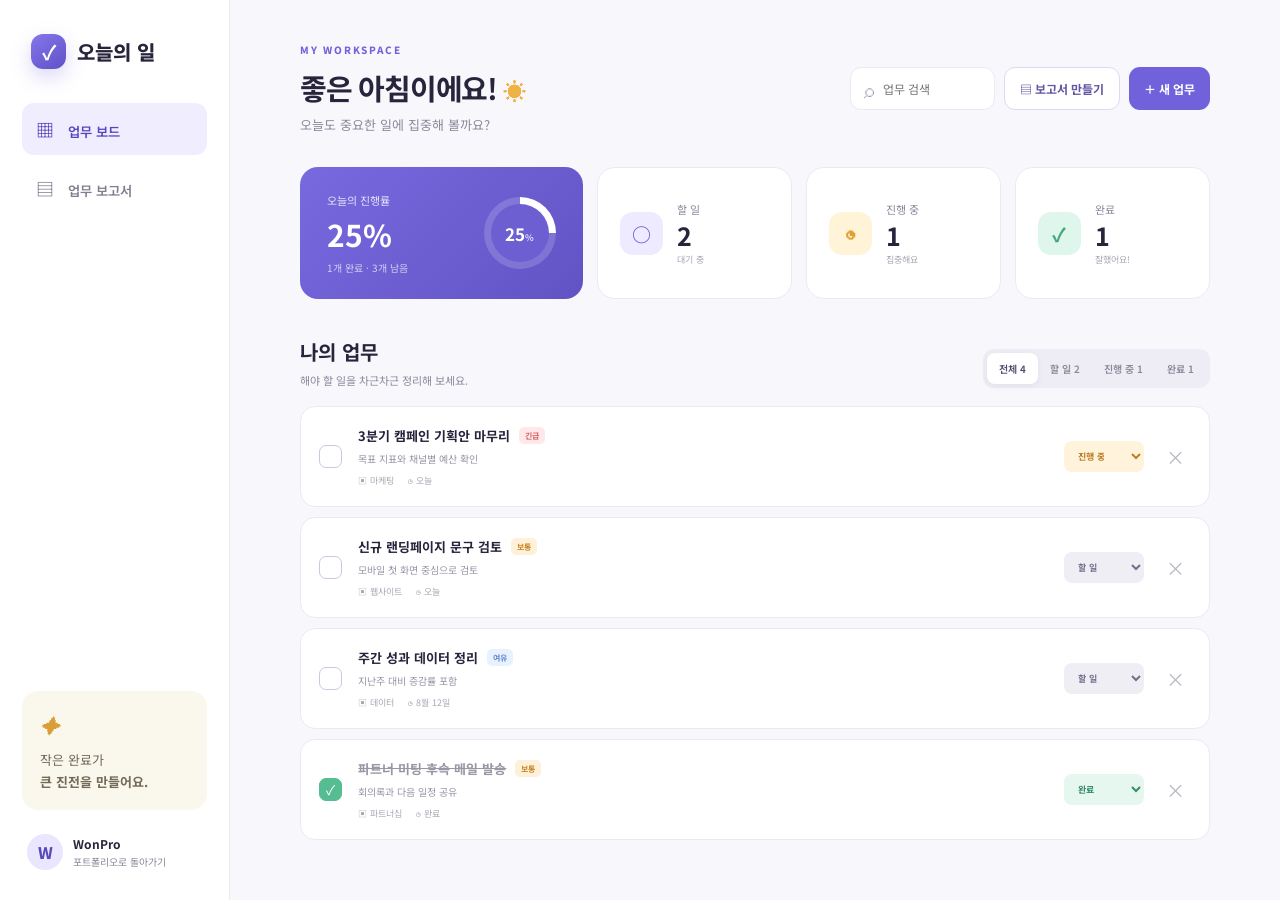
==== todo/index.html @ 7189a6e5 "Add personal todo workboard" ====
<!doctype html>
<html lang="ko">
<head>
  <meta charset="utf-8">
  <meta name="viewport" content="width=device-width,initial-scale=1">
  <meta name="description" content="할 일과 업무 진행 상황을 정리하고 업무보고서를 만드는 개인 업무 보드">
  <title>오늘의 일 — WonPro</title>
  <link rel="icon" href="../img/icon/img_favicon.png">
  <link rel="stylesheet" href="./style.css">
</head>
<body>
  <div class="shell">
    <aside class="side">
      <a class="brand" href="../"><b>✓</b><span>오늘의 일</span></a>
      <nav>
        <button class="nav active" type="button"><span>▦</span> 업무 보드</button>
        <button class="nav" id="navReport" type="button"><span>▤</span> 업무 보고서</button>
      </nav>
      <div class="cheer"><i>✦</i><p>작은 완료가<br><strong>큰 진전을 만들어요.</strong></p></div>
      <a class="profile" href="../"><span>W</span><div><strong>WonPro</strong><small>포트폴리오로 돌아가기</small></div></a>
    </aside>

    <main>
      <header>
        <div><p class="eyebrow">MY WORKSPACE</p><h1>좋은 아침이에요! <em>☀</em></h1><p class="lead">오늘도 중요한 일에 집중해 볼까요?</p></div>
        <div class="actions"><label class="search">⌕ <input id="search" placeholder="업무 검색" aria-label="업무 검색"></label><button class="ghost" id="reportButton">▤ 보고서 만들기</button><button class="primary" id="addButton">＋ 새 업무</button></div>
      </header>

      <section class="overview" aria-label="업무 현황">
        <article class="progress"><div><small>오늘의 진행률</small><strong id="progressText">0%</strong><span id="progressDetail">0개 완료</span></div><div class="ring" id="ring"><b id="ringText">0<small>%</small></b></div></article>
        <article class="stat"><i class="purple">○</i><div><small>할 일</small><strong id="todoCount">0</strong><span>대기 중</span></div></article>
        <article class="stat"><i class="yellow">◔</i><div><small>진행 중</small><strong id="doingCount">0</strong><span>집중해요</span></div></article>
        <article class="stat"><i class="green">✓</i><div><small>완료</small><strong id="doneCount">0</strong><span>잘했어요!</span></div></article>
      </section>

      <section class="board-head"><div><h2>나의 업무</h2><p>해야 할 일을 차근차근 정리해 보세요.</p></div><div class="filters" id="filters"><button class="selected" data-filter="all">전체 <span>0</span></button><button data-filter="todo">할 일 <span>0</span></button><button data-filter="progress">진행 중 <span>0</span></button><button data-filter="done">완료 <span>0</span></button></div></section>
      <section class="tasks" id="tasks" aria-live="polite"></section>
    </main>
  </div>

  <div class="backdrop hidden" id="addModal"><section class="modal" role="dialog" aria-modal="true" aria-labelledby="addTitle"><button class="close" data-close="addModal">×</button><p class="eyebrow">NEW TASK</p><h2 id="addTitle">새 업무 추가</h2><p class="modal-lead">해야 할 일을 가볍게 기록해 두세요.</p><form id="taskForm"><label>업무명<input name="title" required placeholder="예: 주간 회의 자료 준비"></label><div class="form-row"><label>프로젝트<input name="project" placeholder="예: 마케팅"></label><label>마감일<input name="due" placeholder="예: 오늘, 8월 15일"></label></div><label>메모<textarea name="note" placeholder="업무에 필요한 내용을 적어보세요."></textarea></label><label>우선순위<select name="priority"><option value="high">긴급</option><option value="medium" selected>보통</option><option value="low">여유</option></select></label><button class="submit">업무 추가하기</button></form></section></div>

  <div class="backdrop hidden" id="reportModal"><section class="modal report-modal" role="dialog" aria-modal="true" aria-labelledby="reportTitle"><button class="close" data-close="reportModal">×</button><p class="eyebrow">WORK REPORT</p><h2 id="reportTitle">오늘의 업무보고서</h2><p class="modal-lead">현재 업무 상태를 기준으로 자동 정리했어요.</p><textarea id="reportText" readonly aria-label="생성된 업무보고서"></textarea><button class="submit" id="copyReport">보고서 복사하기</button></section></div>
  <div class="toast hidden" id="toast"></div>
  <script src="./app.js"></script>
</body>
</html>
---- todo/style.css ----
@import url('https://fonts.googleapis.com/css2?family=Noto+Sans+KR:wght@400;500;600;700;800&display=swap');
:root{--ink:#27243c;--muted:#8c899b;--purple:#7162db;--dark:#5546be;--pale:#f0edff;--line:#ebe9f2;--bg:#f8f7fc}*{box-sizing:border-box}html,body{margin:0;min-height:100%;background:var(--bg);color:var(--ink)}body,button,input,select,textarea{font-family:'Noto Sans KR',sans-serif}button{cursor:pointer}.shell{min-height:100vh;display:grid;grid-template-columns:230px 1fr}.side{position:fixed;inset:0 auto 0 0;width:230px;padding:34px 22px 25px;background:#fff;border-right:1px solid var(--line);display:flex;flex-direction:column}.brand{text-decoration:none;color:var(--ink);display:flex;align-items:center;gap:11px;font-size:20px;font-weight:800;padding:0 9px 34px}.brand b{width:35px;height:35px;display:grid;place-items:center;color:#fff;border-radius:12px;background:linear-gradient(145deg,#8576eb,#6051c8);box-shadow:0 8px 20px #7767df44}.side nav{display:grid;gap:7px}.nav{border:0;background:transparent;color:#817e91;border-radius:12px;padding:13px 14px;text-align:left;font-weight:600}.nav span{font-size:18px;margin-right:10px}.nav.active{background:var(--pale);color:var(--dark)}.cheer{margin-top:auto;background:#faf7ed;border-radius:16px;padding:18px;color:#736b56;font-size:13px;line-height:1.65}.cheer i{color:#d99e35;font-size:20px}.cheer p{margin:7px 0 0}.profile{color:var(--ink);text-decoration:none;display:flex;gap:10px;align-items:center;margin-top:19px;padding:5px}.profile>span{display:grid;place-items:center;width:36px;height:36px;border-radius:50%;background:#eae6ff;color:#594ab9;font-weight:800}.profile div{display:grid}.profile strong{font-size:12px}.profile small{color:var(--muted);font-size:10px;margin-top:2px}main{grid-column:2;padding:42px 5.5vw 60px;max-width:1420px;width:100%;margin:auto}header{display:flex;justify-content:space-between;align-items:center;gap:25px;margin-bottom:33px}.eyebrow{color:var(--purple);font-size:10px;letter-spacing:1.7px;font-weight:800;margin:0 0 9px}h1{font-size:29px;letter-spacing:-1.3px;margin:0}h1 em{font-style:normal;color:#efb247;font-size:23px}.lead{margin:7px 0 0;color:var(--muted);font-size:13px}.actions{display:flex;gap:9px;align-items:center}.actions button{height:43px;border-radius:11px;padding:0 15px;font-size:12px;font-weight:700}.search{height:43px;display:flex;align-items:center;gap:7px;border:1px solid var(--line);border-radius:11px;background:#fff;padding:0 13px;color:#a9a5b5;font-size:20px}.search input{border:0;outline:0;background:transparent;width:100px;font-size:12px}.ghost{border:1px solid #ded9f7;background:#fff;color:#6258a4}.primary,.submit{border:0;background:var(--purple);color:#fff}.primary:hover,.submit:hover{background:var(--dark)}.overview{display:grid;grid-template-columns:1.45fr repeat(3,1fr);gap:14px;margin-bottom:38px}.overview article{min-height:132px;border-radius:18px}.progress{background:linear-gradient(135deg,#7969df,#6253c5);color:#fff;display:flex;align-items:center;justify-content:space-between;padding:22px 27px}.progress>div:first-child{display:grid}.progress small{font-size:11px;opacity:.82}.progress strong{font-size:30px;margin:4px 0}.progress span{font-size:10px;opacity:.7}.ring{--p:0deg;width:72px;height:72px;border-radius:50%;display:grid;place-items:center;background:conic-gradient(#fff var(--p),#ffffff2a 0);position:relative}.ring:after{content:"";position:absolute;inset:7px;background:#6d5ed1;border-radius:50%}.ring b{position:relative;z-index:1;font-size:17px}.ring small{font-size:9px}.stat{border:1px solid var(--line);background:#fff;padding:22px;display:flex;align-items:center;gap:14px}.stat i{font-style:normal;width:43px;height:43px;display:grid;place-items:center;border-radius:13px;font-weight:800;font-size:19px}.stat i.purple{background:#eeeaff;color:#7463dc}.stat i.yellow{background:#fff3d8;color:#dfa02f}.stat i.green{background:#dff6ec;color:#43a97f}.stat div{display:grid}.stat small{color:var(--muted);font-size:11px}.stat strong{font-size:25px}.stat span{color:#aaa6b5;font-size:9px}.board-head{display:flex;justify-content:space-between;align-items:end;margin-bottom:18px}.board-head h2{margin:0 0 6px;font-size:20px}.board-head p{margin:0;color:var(--muted);font-size:11px}.filters{background:#eeecf4;padding:4px;border-radius:11px;display:flex}.filters button{border:0;background:transparent;color:#8b8899;padding:8px 12px;border-radius:8px;font-size:10px;font-weight:600}.filters button.selected{background:#fff;color:#4f486f;box-shadow:0 2px 7px #413d5910}.tasks{display:grid;gap:10px}.task{display:grid;grid-template-columns:auto 1fr auto auto;gap:16px;align-items:center;padding:19px 18px;border:1px solid var(--line);border-radius:15px;background:#fff;transition:.2s}.task:hover{border-color:#dcd6f6;transform:translateY(-1px);box-shadow:0 9px 25px #362c6910}.check{width:23px;height:23px;border-radius:7px;border:1.5px solid #ccc7df;background:#fff;color:#fff;padding:0}.task.done .check{background:#55bd91;border-color:#55bd91}.task-main{min-width:0}.title-row{display:flex;align-items:center;gap:9px}.task h3{margin:0;font-size:13px}.task.done h3{text-decoration:line-through;color:#9a97a5}.task-main>p{color:#9995a7;font-size:10px;margin:6px 0 8px}.meta{display:flex;gap:14px;color:#aaa6b4;font-size:9px}.priority{border-radius:5px;font-size:8px;font-weight:700;padding:3px 6px}.priority.high{color:#d85f67;background:#ffe8e9}.priority.medium{color:#c8872b;background:#fff1d9}.priority.low{color:#668bd0;background:#e8f1ff}.status{border:0;padding:8px 24px 8px 10px;border-radius:8px;font-size:9px;font-weight:700}.status.todo{color:#746e8c;background:#f0eef5}.status.progress{color:#bd7f27;background:#fff3dc}.status.done{color:#398d6c;background:#e5f7ef}.remove{border:0;background:transparent;color:#bbb7c5;font-size:19px}.remove:hover{color:#d65c68}.empty{text-align:center;padding:60px 20px;border:1px dashed #dcd8e9;border-radius:16px;background:#fff}.empty b{display:inline-grid;place-items:center;width:44px;height:44px;border-radius:50%;background:var(--pale);color:var(--purple)}.empty h3{margin:12px 0 5px;font-size:14px}.empty p{margin:0;color:var(--muted);font-size:11px}.backdrop{position:fixed;inset:0;z-index:20;display:grid;place-items:center;padding:20px;background:#211d3a88;backdrop-filter:blur(5px)}.hidden{display:none!important}.modal{width:min(510px,100%);max-height:90vh;overflow:auto;position:relative;padding:31px;border-radius:21px;background:#fff;box-shadow:0 30px 80px #1d173b55}.modal h2{margin:0;font-size:22px}.modal-lead{margin:6px 0 22px;color:var(--muted);font-size:11px}.close{position:absolute;top:17px;right:18px;border:0;background:#f1eff6;color:#777187;width:31px;height:31px;border-radius:50%;font-size:18px}.modal form{display:grid;gap:14px}.modal label{display:grid;gap:6px;color:#656176;font-size:10px;font-weight:700}.modal input,.modal textarea,.modal select{width:100%;border:1px solid #e4e1ec;border-radius:10px;padding:11px 12px;outline:0;background:#fff}.modal input:focus,.modal textarea:focus,.modal select:focus{border-color:#8c7fe3;box-shadow:0 0 0 3px #7768d91a}.modal textarea{min-height:75px;resize:vertical}.form-row{display:grid;grid-template-columns:1fr 1fr;gap:12px}.submit{width:100%;border-radius:11px;padding:13px;font-weight:700;margin-top:3px}.report-modal textarea{width:100%;min-height:340px;border:1px solid #e2deed;border-radius:12px;padding:17px;color:#514c61;background:#faf9fd;line-height:1.7;font-size:11px;resize:none}.toast{position:fixed;z-index:40;left:50%;bottom:28px;transform:translateX(-50%);background:#302b49;color:#fff;border-radius:12px;padding:12px 18px;font-size:11px;box-shadow:0 12px 30px #221c4340}
@media(max-width:1000px){.overview{grid-template-columns:1.4fr 1fr 1fr}.stat:last-child{display:none}.search{display:none}}@media(max-width:740px){.shell{display:block}.side{position:static;width:auto;height:auto;padding:16px 18px;flex-direction:row;align-items:center;border-right:0;border-bottom:1px solid var(--line)}.brand{padding:0;margin-right:auto}.side nav{display:flex}.nav{font-size:0;padding:9px}.nav span{margin:0}.cheer,.profile{display:none}main{padding:27px 17px 50px}header{align-items:flex-start}.ghost{display:none}.overview{grid-template-columns:1fr 1fr}.progress{grid-column:1/-1}.stat:last-child{display:flex}.board-head{align-items:flex-start;flex-direction:column;gap:14px}.filters{width:100%;overflow:auto}.filters button{flex:1;white-space:nowrap}.task{grid-template-columns:auto 1fr auto}.task .status{grid-column:2;width:max-content}.remove{grid-row:1;grid-column:3}.form-row{grid-template-columns:1fr}}@media(max-width:450px){h1{font-size:23px}.lead{font-size:11px}.actions{position:fixed;right:16px;bottom:16px;z-index:8}.primary{box-shadow:0 9px 28px #443b8870}.overview{gap:9px}.stat{min-height:102px;padding:15px}.task{padding:15px 12px}.task-main>p{white-space:nowrap;overflow:hidden;text-overflow:ellipsis}.modal{padding:27px 21px}}
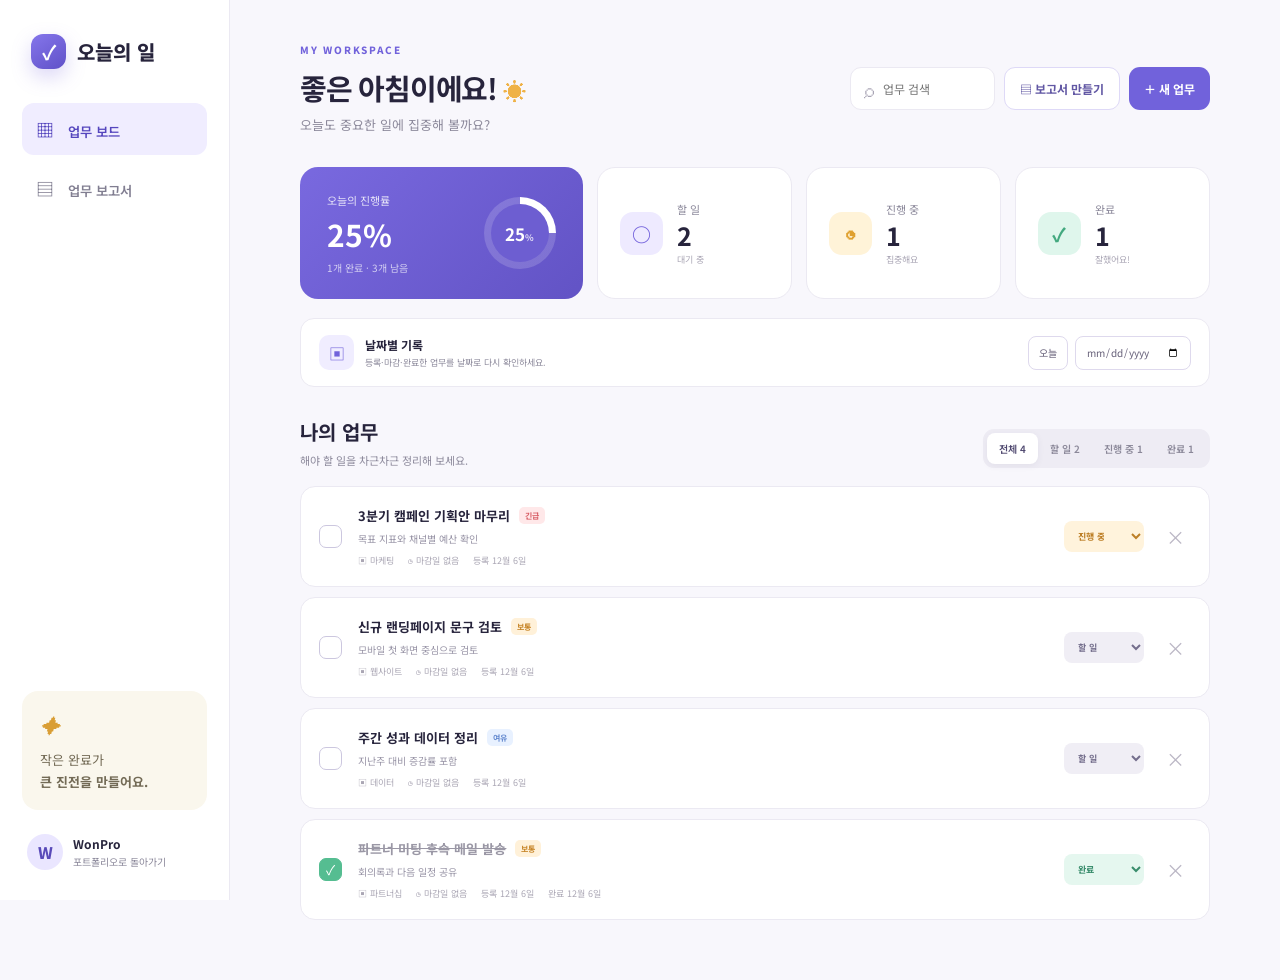
==== commit 7c157b84: "Add date-based task history" ====
--- a/todo/index.html
+++ b/todo/index.html
@@ -33,12 +33,17 @@
         <article class="stat"><i class="green">✓</i><div><small>완료</small><strong id="doneCount">0</strong><span>잘했어요!</span></div></article>
       </section>
 
-      <section class="board-head"><div><h2>나의 업무</h2><p>해야 할 일을 차근차근 정리해 보세요.</p></div><div class="filters" id="filters"><button class="selected" data-filter="all">전체 <span>0</span></button><button data-filter="todo">할 일 <span>0</span></button><button data-filter="progress">진행 중 <span>0</span></button><button data-filter="done">완료 <span>0</span></button></div></section>
+      <section class="date-bar" aria-label="날짜별 업무 기록">
+        <div><span class="calendar-icon">▣</span><div><strong>날짜별 기록</strong><small>등록·마감·완료한 업무를 날짜로 다시 확인하세요.</small></div></div>
+        <div class="date-controls"><button type="button" id="todayButton">오늘</button><input type="date" id="historyDate" aria-label="조회할 날짜"><button type="button" id="clearDate" class="hidden">전체 보기</button></div>
+      </section>
+
+      <section class="board-head"><div><h2 id="boardTitle">나의 업무</h2><p id="boardDescription">해야 할 일을 차근차근 정리해 보세요.</p></div><div class="filters" id="filters"><button class="selected" data-filter="all">전체 <span>0</span></button><button data-filter="todo">할 일 <span>0</span></button><button data-filter="progress">진행 중 <span>0</span></button><button data-filter="done">완료 <span>0</span></button></div></section>
       <section class="tasks" id="tasks" aria-live="polite"></section>
     </main>
   </div>
 
-  <div class="backdrop hidden" id="addModal"><section class="modal" role="dialog" aria-modal="true" aria-labelledby="addTitle"><button class="close" data-close="addModal">×</button><p class="eyebrow">NEW TASK</p><h2 id="addTitle">새 업무 추가</h2><p class="modal-lead">해야 할 일을 가볍게 기록해 두세요.</p><form id="taskForm"><label>업무명<input name="title" required placeholder="예: 주간 회의 자료 준비"></label><div class="form-row"><label>프로젝트<input name="project" placeholder="예: 마케팅"></label><label>마감일<input name="due" placeholder="예: 오늘, 8월 15일"></label></div><label>메모<textarea name="note" placeholder="업무에 필요한 내용을 적어보세요."></textarea></label><label>우선순위<select name="priority"><option value="high">긴급</option><option value="medium" selected>보통</option><option value="low">여유</option></select></label><button class="submit">업무 추가하기</button></form></section></div>
+  <div class="backdrop hidden" id="addModal"><section class="modal" role="dialog" aria-modal="true" aria-labelledby="addTitle"><button class="close" data-close="addModal">×</button><p class="eyebrow">NEW TASK</p><h2 id="addTitle">새 업무 추가</h2><p class="modal-lead">해야 할 일을 가볍게 기록해 두세요.</p><form id="taskForm"><label>업무명<input name="title" required placeholder="예: 주간 회의 자료 준비"></label><div class="form-row"><label>프로젝트<input name="project" placeholder="예: 마케팅"></label><label>마감일<input name="dueDate" type="date"></label></div><label>메모<textarea name="note" placeholder="업무에 필요한 내용을 적어보세요."></textarea></label><label>우선순위<select name="priority"><option value="high">긴급</option><option value="medium" selected>보통</option><option value="low">여유</option></select></label><button class="submit">업무 추가하기</button></form></section></div>
 
   <div class="backdrop hidden" id="reportModal"><section class="modal report-modal" role="dialog" aria-modal="true" aria-labelledby="reportTitle"><button class="close" data-close="reportModal">×</button><p class="eyebrow">WORK REPORT</p><h2 id="reportTitle">오늘의 업무보고서</h2><p class="modal-lead">현재 업무 상태를 기준으로 자동 정리했어요.</p><textarea id="reportText" readonly aria-label="생성된 업무보고서"></textarea><button class="submit" id="copyReport">보고서 복사하기</button></section></div>
   <div class="toast hidden" id="toast"></div>
--- a/todo/style.css
+++ b/todo/style.css
@@ -1,3 +1,4 @@
 @import url('https://fonts.googleapis.com/css2?family=Noto+Sans+KR:wght@400;500;600;700;800&display=swap');
 :root{--ink:#27243c;--muted:#8c899b;--purple:#7162db;--dark:#5546be;--pale:#f0edff;--line:#ebe9f2;--bg:#f8f7fc}*{box-sizing:border-box}html,body{margin:0;min-height:100%;background:var(--bg);color:var(--ink)}body,button,input,select,textarea{font-family:'Noto Sans KR',sans-serif}button{cursor:pointer}.shell{min-height:100vh;display:grid;grid-template-columns:230px 1fr}.side{position:fixed;inset:0 auto 0 0;width:230px;padding:34px 22px 25px;background:#fff;border-right:1px solid var(--line);display:flex;flex-direction:column}.brand{text-decoration:none;color:var(--ink);display:flex;align-items:center;gap:11px;font-size:20px;font-weight:800;padding:0 9px 34px}.brand b{width:35px;height:35px;display:grid;place-items:center;color:#fff;border-radius:12px;background:linear-gradient(145deg,#8576eb,#6051c8);box-shadow:0 8px 20px #7767df44}.side nav{display:grid;gap:7px}.nav{border:0;background:transparent;color:#817e91;border-radius:12px;padding:13px 14px;text-align:left;font-weight:600}.nav span{font-size:18px;margin-right:10px}.nav.active{background:var(--pale);color:var(--dark)}.cheer{margin-top:auto;background:#faf7ed;border-radius:16px;padding:18px;color:#736b56;font-size:13px;line-height:1.65}.cheer i{color:#d99e35;font-size:20px}.cheer p{margin:7px 0 0}.profile{color:var(--ink);text-decoration:none;display:flex;gap:10px;align-items:center;margin-top:19px;padding:5px}.profile>span{display:grid;place-items:center;width:36px;height:36px;border-radius:50%;background:#eae6ff;color:#594ab9;font-weight:800}.profile div{display:grid}.profile strong{font-size:12px}.profile small{color:var(--muted);font-size:10px;margin-top:2px}main{grid-column:2;padding:42px 5.5vw 60px;max-width:1420px;width:100%;margin:auto}header{display:flex;justify-content:space-between;align-items:center;gap:25px;margin-bottom:33px}.eyebrow{color:var(--purple);font-size:10px;letter-spacing:1.7px;font-weight:800;margin:0 0 9px}h1{font-size:29px;letter-spacing:-1.3px;margin:0}h1 em{font-style:normal;color:#efb247;font-size:23px}.lead{margin:7px 0 0;color:var(--muted);font-size:13px}.actions{display:flex;gap:9px;align-items:center}.actions button{height:43px;border-radius:11px;padding:0 15px;font-size:12px;font-weight:700}.search{height:43px;display:flex;align-items:center;gap:7px;border:1px solid var(--line);border-radius:11px;background:#fff;padding:0 13px;color:#a9a5b5;font-size:20px}.search input{border:0;outline:0;background:transparent;width:100px;font-size:12px}.ghost{border:1px solid #ded9f7;background:#fff;color:#6258a4}.primary,.submit{border:0;background:var(--purple);color:#fff}.primary:hover,.submit:hover{background:var(--dark)}.overview{display:grid;grid-template-columns:1.45fr repeat(3,1fr);gap:14px;margin-bottom:38px}.overview article{min-height:132px;border-radius:18px}.progress{background:linear-gradient(135deg,#7969df,#6253c5);color:#fff;display:flex;align-items:center;justify-content:space-between;padding:22px 27px}.progress>div:first-child{display:grid}.progress small{font-size:11px;opacity:.82}.progress strong{font-size:30px;margin:4px 0}.progress span{font-size:10px;opacity:.7}.ring{--p:0deg;width:72px;height:72px;border-radius:50%;display:grid;place-items:center;background:conic-gradient(#fff var(--p),#ffffff2a 0);position:relative}.ring:after{content:"";position:absolute;inset:7px;background:#6d5ed1;border-radius:50%}.ring b{position:relative;z-index:1;font-size:17px}.ring small{font-size:9px}.stat{border:1px solid var(--line);background:#fff;padding:22px;display:flex;align-items:center;gap:14px}.stat i{font-style:normal;width:43px;height:43px;display:grid;place-items:center;border-radius:13px;font-weight:800;font-size:19px}.stat i.purple{background:#eeeaff;color:#7463dc}.stat i.yellow{background:#fff3d8;color:#dfa02f}.stat i.green{background:#dff6ec;color:#43a97f}.stat div{display:grid}.stat small{color:var(--muted);font-size:11px}.stat strong{font-size:25px}.stat span{color:#aaa6b5;font-size:9px}.board-head{display:flex;justify-content:space-between;align-items:end;margin-bottom:18px}.board-head h2{margin:0 0 6px;font-size:20px}.board-head p{margin:0;color:var(--muted);font-size:11px}.filters{background:#eeecf4;padding:4px;border-radius:11px;display:flex}.filters button{border:0;background:transparent;color:#8b8899;padding:8px 12px;border-radius:8px;font-size:10px;font-weight:600}.filters button.selected{background:#fff;color:#4f486f;box-shadow:0 2px 7px #413d5910}.tasks{display:grid;gap:10px}.task{display:grid;grid-template-columns:auto 1fr auto auto;gap:16px;align-items:center;padding:19px 18px;border:1px solid var(--line);border-radius:15px;background:#fff;transition:.2s}.task:hover{border-color:#dcd6f6;transform:translateY(-1px);box-shadow:0 9px 25px #362c6910}.check{width:23px;height:23px;border-radius:7px;border:1.5px solid #ccc7df;background:#fff;color:#fff;padding:0}.task.done .check{background:#55bd91;border-color:#55bd91}.task-main{min-width:0}.title-row{display:flex;align-items:center;gap:9px}.task h3{margin:0;font-size:13px}.task.done h3{text-decoration:line-through;color:#9a97a5}.task-main>p{color:#9995a7;font-size:10px;margin:6px 0 8px}.meta{display:flex;gap:14px;color:#aaa6b4;font-size:9px}.priority{border-radius:5px;font-size:8px;font-weight:700;padding:3px 6px}.priority.high{color:#d85f67;background:#ffe8e9}.priority.medium{color:#c8872b;background:#fff1d9}.priority.low{color:#668bd0;background:#e8f1ff}.status{border:0;padding:8px 24px 8px 10px;border-radius:8px;font-size:9px;font-weight:700}.status.todo{color:#746e8c;background:#f0eef5}.status.progress{color:#bd7f27;background:#fff3dc}.status.done{color:#398d6c;background:#e5f7ef}.remove{border:0;background:transparent;color:#bbb7c5;font-size:19px}.remove:hover{color:#d65c68}.empty{text-align:center;padding:60px 20px;border:1px dashed #dcd8e9;border-radius:16px;background:#fff}.empty b{display:inline-grid;place-items:center;width:44px;height:44px;border-radius:50%;background:var(--pale);color:var(--purple)}.empty h3{margin:12px 0 5px;font-size:14px}.empty p{margin:0;color:var(--muted);font-size:11px}.backdrop{position:fixed;inset:0;z-index:20;display:grid;place-items:center;padding:20px;background:#211d3a88;backdrop-filter:blur(5px)}.hidden{display:none!important}.modal{width:min(510px,100%);max-height:90vh;overflow:auto;position:relative;padding:31px;border-radius:21px;background:#fff;box-shadow:0 30px 80px #1d173b55}.modal h2{margin:0;font-size:22px}.modal-lead{margin:6px 0 22px;color:var(--muted);font-size:11px}.close{position:absolute;top:17px;right:18px;border:0;background:#f1eff6;color:#777187;width:31px;height:31px;border-radius:50%;font-size:18px}.modal form{display:grid;gap:14px}.modal label{display:grid;gap:6px;color:#656176;font-size:10px;font-weight:700}.modal input,.modal textarea,.modal select{width:100%;border:1px solid #e4e1ec;border-radius:10px;padding:11px 12px;outline:0;background:#fff}.modal input:focus,.modal textarea:focus,.modal select:focus{border-color:#8c7fe3;box-shadow:0 0 0 3px #7768d91a}.modal textarea{min-height:75px;resize:vertical}.form-row{display:grid;grid-template-columns:1fr 1fr;gap:12px}.submit{width:100%;border-radius:11px;padding:13px;font-weight:700;margin-top:3px}.report-modal textarea{width:100%;min-height:340px;border:1px solid #e2deed;border-radius:12px;padding:17px;color:#514c61;background:#faf9fd;line-height:1.7;font-size:11px;resize:none}.toast{position:fixed;z-index:40;left:50%;bottom:28px;transform:translateX(-50%);background:#302b49;color:#fff;border-radius:12px;padding:12px 18px;font-size:11px;box-shadow:0 12px 30px #221c4340}
-@media(max-width:1000px){.overview{grid-template-columns:1.4fr 1fr 1fr}.stat:last-child{display:none}.search{display:none}}@media(max-width:740px){.shell{display:block}.side{position:static;width:auto;height:auto;padding:16px 18px;flex-direction:row;align-items:center;border-right:0;border-bottom:1px solid var(--line)}.brand{padding:0;margin-right:auto}.side nav{display:flex}.nav{font-size:0;padding:9px}.nav span{margin:0}.cheer,.profile{display:none}main{padding:27px 17px 50px}header{align-items:flex-start}.ghost{display:none}.overview{grid-template-columns:1fr 1fr}.progress{grid-column:1/-1}.stat:last-child{display:flex}.board-head{align-items:flex-start;flex-direction:column;gap:14px}.filters{width:100%;overflow:auto}.filters button{flex:1;white-space:nowrap}.task{grid-template-columns:auto 1fr auto}.task .status{grid-column:2;width:max-content}.remove{grid-row:1;grid-column:3}.form-row{grid-template-columns:1fr}}@media(max-width:450px){h1{font-size:23px}.lead{font-size:11px}.actions{position:fixed;right:16px;bottom:16px;z-index:8}.primary{box-shadow:0 9px 28px #443b8870}.overview{gap:9px}.stat{min-height:102px;padding:15px}.task{padding:15px 12px}.task-main>p{white-space:nowrap;overflow:hidden;text-overflow:ellipsis}.modal{padding:27px 21px}}
+.date-bar{display:flex;justify-content:space-between;align-items:center;gap:20px;margin:-19px 0 30px;padding:16px 18px;border:1px solid var(--line);border-radius:14px;background:#fff}.date-bar>div:first-child{display:flex;align-items:center;gap:11px}.date-bar strong{display:block;font-size:12px}.date-bar small{display:block;margin-top:3px;color:var(--muted);font-size:9px}.calendar-icon{width:35px;height:35px;display:grid;place-items:center;border-radius:10px;background:var(--pale);color:var(--purple)}.date-controls{display:flex;align-items:center;gap:7px}.date-controls button,.date-controls input{height:34px;border:1px solid #ded9ed;border-radius:8px;background:#fff;color:#655f78;padding:0 10px;font-size:10px}.date-controls button:hover{border-color:#9184df;color:var(--purple)}.date-badge{border-radius:5px;padding:3px 6px;background:#e7f7f0;color:#368c69;font-size:8px;font-weight:700}
+@media(max-width:1000px){.overview{grid-template-columns:1.4fr 1fr 1fr}.stat:last-child{display:none}.search{display:none}}@media(max-width:740px){.shell{display:block}.side{position:static;width:auto;height:auto;padding:16px 18px;flex-direction:row;align-items:center;border-right:0;border-bottom:1px solid var(--line)}.brand{padding:0;margin-right:auto}.side nav{display:flex}.nav{font-size:0;padding:9px}.nav span{margin:0}.cheer,.profile{display:none}main{padding:27px 17px 50px}header{align-items:flex-start}.ghost{display:none}.overview{grid-template-columns:1fr 1fr}.progress{grid-column:1/-1}.stat:last-child{display:flex}.date-bar{align-items:flex-start;flex-direction:column}.date-controls{width:100%}.date-controls input{flex:1}.board-head{align-items:flex-start;flex-direction:column;gap:14px}.filters{width:100%;overflow:auto}.filters button{flex:1;white-space:nowrap}.task{grid-template-columns:auto 1fr auto}.task .status{grid-column:2;width:max-content}.remove{grid-row:1;grid-column:3}.form-row{grid-template-columns:1fr}}@media(max-width:450px){h1{font-size:23px}.lead{font-size:11px}.actions{position:fixed;right:16px;bottom:16px;z-index:8}.primary{box-shadow:0 9px 28px #443b8870}.overview{gap:9px}.stat{min-height:102px;padding:15px}.task{padding:15px 12px}.task-main>p{white-space:nowrap;overflow:hidden;text-overflow:ellipsis}.meta{flex-wrap:wrap}.modal{padding:27px 21px}}
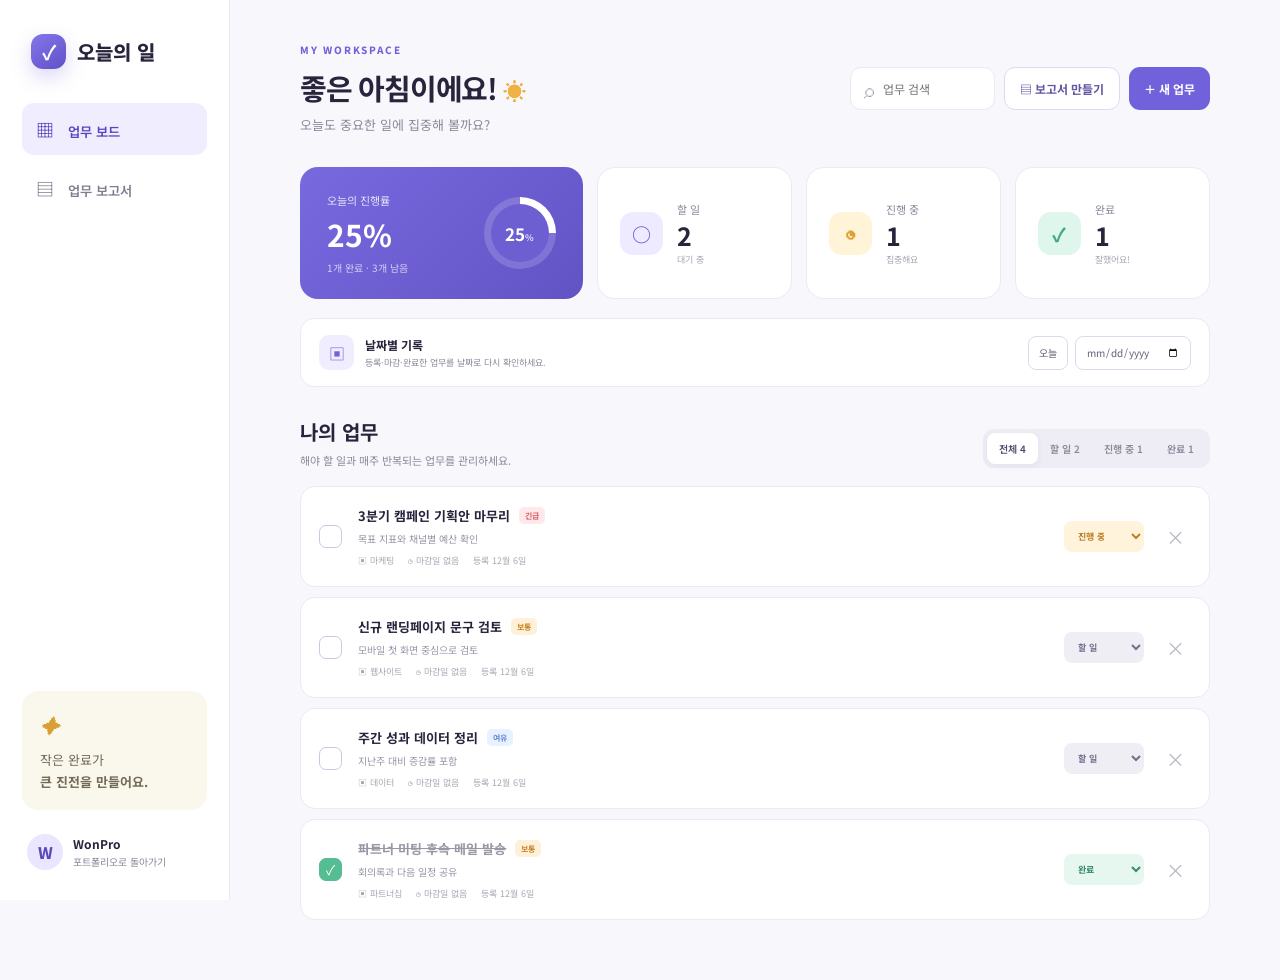
==== commit 60897206: "Add weekly recurring tasks" ====
--- a/todo/index.html
+++ b/todo/index.html
@@ -43,9 +43,10 @@
     </main>
   </div>
 
-  <div class="backdrop hidden" id="addModal"><section class="modal" role="dialog" aria-modal="true" aria-labelledby="addTitle"><button class="close" data-close="addModal">×</button><p class="eyebrow">NEW TASK</p><h2 id="addTitle">새 업무 추가</h2><p class="modal-lead">해야 할 일을 가볍게 기록해 두세요.</p><form id="taskForm"><label>업무명<input name="title" required placeholder="예: 주간 회의 자료 준비"></label><div class="form-row"><label>프로젝트<input name="project" placeholder="예: 마케팅"></label><label>마감일<input name="dueDate" type="date"></label></div><label>메모<textarea name="note" placeholder="업무에 필요한 내용을 적어보세요."></textarea></label><label>우선순위<select name="priority"><option value="high">긴급</option><option value="medium" selected>보통</option><option value="low">여유</option></select></label><button class="submit">업무 추가하기</button></form></section></div>
+  <div class="backdrop hidden" id="addModal"><section class="modal" role="dialog" aria-modal="true" aria-labelledby="addTitle"><button class="close" data-close="addModal">×</button><p class="eyebrow">NEW TASK</p><h2 id="addTitle">새 업무 추가</h2><p class="modal-lead">해야 할 일을 가볍게 기록해 두세요.</p><form id="taskForm"><label>업무명<input name="title" required placeholder="예: 주간 회의 자료 준비"></label><div class="form-row"><label>프로젝트<input name="project" placeholder="예: 마케팅"></label><label>마감일<input name="dueDate" type="date"></label></div><label>메모<textarea name="note" placeholder="업무에 필요한 내용을 적어보세요."></textarea></label><label>우선순위<select name="priority"><option value="high">긴급</option><option value="medium" selected>보통</option><option value="low">여유</option></select></label><fieldset class="repeat-field"><legend>매주 반복 <small>선택한 요일마다 자동으로 나타나요.</small></legend><div class="weekday-picker"><label><input type="checkbox" name="repeatDays" value="1"><span>월</span></label><label><input type="checkbox" name="repeatDays" value="2"><span>화</span></label><label><input type="checkbox" name="repeatDays" value="3"><span>수</span></label><label><input type="checkbox" name="repeatDays" value="4"><span>목</span></label><label><input type="checkbox" name="repeatDays" value="5"><span>금</span></label><label><input type="checkbox" name="repeatDays" value="6"><span>토</span></label><label><input type="checkbox" name="repeatDays" value="0"><span>일</span></label></div></fieldset><button class="submit">업무 추가하기</button></form></section></div>
 
   <div class="backdrop hidden" id="reportModal"><section class="modal report-modal" role="dialog" aria-modal="true" aria-labelledby="reportTitle"><button class="close" data-close="reportModal">×</button><p class="eyebrow">WORK REPORT</p><h2 id="reportTitle">오늘의 업무보고서</h2><p class="modal-lead">현재 업무 상태를 기준으로 자동 정리했어요.</p><textarea id="reportText" readonly aria-label="생성된 업무보고서"></textarea><button class="submit" id="copyReport">보고서 복사하기</button></section></div>
+  <div class="backdrop hidden" id="detailModal"><section class="modal detail-modal" role="dialog" aria-modal="true" aria-labelledby="detailTitle"><button class="close" data-close="detailModal">×</button><p class="eyebrow">TASK DETAIL</p><h2 id="detailTitle">업무 상세 및 수정</h2><p class="modal-lead">등록한 내용을 확인하고 필요한 부분을 바로 수정하세요.</p><form id="editForm"><input type="hidden" name="id"><label>업무명<input name="title" required></label><div class="form-row"><label>프로젝트<input name="project"></label><label>마감일<input name="dueDate" type="date"></label></div><label>메모<textarea name="note" placeholder="업무에 필요한 내용을 적어보세요."></textarea></label><div class="form-row"><label>우선순위<select name="priority"><option value="high">긴급</option><option value="medium">보통</option><option value="low">여유</option></select></label><label>진행상태<select name="status"><option value="todo">할 일</option><option value="progress">진행 중</option><option value="done">완료</option></select></label></div><fieldset class="repeat-field"><legend>매주 반복 <small>요일별 완료 기록은 독립적으로 저장돼요.</small></legend><div class="weekday-picker"><label><input type="checkbox" name="repeatDays" value="1"><span>월</span></label><label><input type="checkbox" name="repeatDays" value="2"><span>화</span></label><label><input type="checkbox" name="repeatDays" value="3"><span>수</span></label><label><input type="checkbox" name="repeatDays" value="4"><span>목</span></label><label><input type="checkbox" name="repeatDays" value="5"><span>금</span></label><label><input type="checkbox" name="repeatDays" value="6"><span>토</span></label><label><input type="checkbox" name="repeatDays" value="0"><span>일</span></label></div></fieldset><div class="record-dates" id="recordDates"></div><div class="modal-actions"><button type="button" class="cancel-button" data-close="detailModal">취소</button><button class="submit" type="submit">수정 내용 저장</button></div></form></section></div>
   <div class="toast hidden" id="toast"></div>
   <script src="./app.js"></script>
 </body>
--- a/todo/style.css
+++ b/todo/style.css
@@ -2,3 +2,5 @@
 :root{--ink:#27243c;--muted:#8c899b;--purple:#7162db;--dark:#5546be;--pale:#f0edff;--line:#ebe9f2;--bg:#f8f7fc}*{box-sizing:border-box}html,body{margin:0;min-height:100%;background:var(--bg);color:var(--ink)}body,button,input,select,textarea{font-family:'Noto Sans KR',sans-serif}button{cursor:pointer}.shell{min-height:100vh;display:grid;grid-template-columns:230px 1fr}.side{position:fixed;inset:0 auto 0 0;width:230px;padding:34px 22px 25px;background:#fff;border-right:1px solid var(--line);display:flex;flex-direction:column}.brand{text-decoration:none;color:var(--ink);display:flex;align-items:center;gap:11px;font-size:20px;font-weight:800;padding:0 9px 34px}.brand b{width:35px;height:35px;display:grid;place-items:center;color:#fff;border-radius:12px;background:linear-gradient(145deg,#8576eb,#6051c8);box-shadow:0 8px 20px #7767df44}.side nav{display:grid;gap:7px}.nav{border:0;background:transparent;color:#817e91;border-radius:12px;padding:13px 14px;text-align:left;font-weight:600}.nav span{font-size:18px;margin-right:10px}.nav.active{background:var(--pale);color:var(--dark)}.cheer{margin-top:auto;background:#faf7ed;border-radius:16px;padding:18px;color:#736b56;font-size:13px;line-height:1.65}.cheer i{color:#d99e35;font-size:20px}.cheer p{margin:7px 0 0}.profile{color:var(--ink);text-decoration:none;display:flex;gap:10px;align-items:center;margin-top:19px;padding:5px}.profile>span{display:grid;place-items:center;width:36px;height:36px;border-radius:50%;background:#eae6ff;color:#594ab9;font-weight:800}.profile div{display:grid}.profile strong{font-size:12px}.profile small{color:var(--muted);font-size:10px;margin-top:2px}main{grid-column:2;padding:42px 5.5vw 60px;max-width:1420px;width:100%;margin:auto}header{display:flex;justify-content:space-between;align-items:center;gap:25px;margin-bottom:33px}.eyebrow{color:var(--purple);font-size:10px;letter-spacing:1.7px;font-weight:800;margin:0 0 9px}h1{font-size:29px;letter-spacing:-1.3px;margin:0}h1 em{font-style:normal;color:#efb247;font-size:23px}.lead{margin:7px 0 0;color:var(--muted);font-size:13px}.actions{display:flex;gap:9px;align-items:center}.actions button{height:43px;border-radius:11px;padding:0 15px;font-size:12px;font-weight:700}.search{height:43px;display:flex;align-items:center;gap:7px;border:1px solid var(--line);border-radius:11px;background:#fff;padding:0 13px;color:#a9a5b5;font-size:20px}.search input{border:0;outline:0;background:transparent;width:100px;font-size:12px}.ghost{border:1px solid #ded9f7;background:#fff;color:#6258a4}.primary,.submit{border:0;background:var(--purple);color:#fff}.primary:hover,.submit:hover{background:var(--dark)}.overview{display:grid;grid-template-columns:1.45fr repeat(3,1fr);gap:14px;margin-bottom:38px}.overview article{min-height:132px;border-radius:18px}.progress{background:linear-gradient(135deg,#7969df,#6253c5);color:#fff;display:flex;align-items:center;justify-content:space-between;padding:22px 27px}.progress>div:first-child{display:grid}.progress small{font-size:11px;opacity:.82}.progress strong{font-size:30px;margin:4px 0}.progress span{font-size:10px;opacity:.7}.ring{--p:0deg;width:72px;height:72px;border-radius:50%;display:grid;place-items:center;background:conic-gradient(#fff var(--p),#ffffff2a 0);position:relative}.ring:after{content:"";position:absolute;inset:7px;background:#6d5ed1;border-radius:50%}.ring b{position:relative;z-index:1;font-size:17px}.ring small{font-size:9px}.stat{border:1px solid var(--line);background:#fff;padding:22px;display:flex;align-items:center;gap:14px}.stat i{font-style:normal;width:43px;height:43px;display:grid;place-items:center;border-radius:13px;font-weight:800;font-size:19px}.stat i.purple{background:#eeeaff;color:#7463dc}.stat i.yellow{background:#fff3d8;color:#dfa02f}.stat i.green{background:#dff6ec;color:#43a97f}.stat div{display:grid}.stat small{color:var(--muted);font-size:11px}.stat strong{font-size:25px}.stat span{color:#aaa6b5;font-size:9px}.board-head{display:flex;justify-content:space-between;align-items:end;margin-bottom:18px}.board-head h2{margin:0 0 6px;font-size:20px}.board-head p{margin:0;color:var(--muted);font-size:11px}.filters{background:#eeecf4;padding:4px;border-radius:11px;display:flex}.filters button{border:0;background:transparent;color:#8b8899;padding:8px 12px;border-radius:8px;font-size:10px;font-weight:600}.filters button.selected{background:#fff;color:#4f486f;box-shadow:0 2px 7px #413d5910}.tasks{display:grid;gap:10px}.task{display:grid;grid-template-columns:auto 1fr auto auto;gap:16px;align-items:center;padding:19px 18px;border:1px solid var(--line);border-radius:15px;background:#fff;transition:.2s}.task:hover{border-color:#dcd6f6;transform:translateY(-1px);box-shadow:0 9px 25px #362c6910}.check{width:23px;height:23px;border-radius:7px;border:1.5px solid #ccc7df;background:#fff;color:#fff;padding:0}.task.done .check{background:#55bd91;border-color:#55bd91}.task-main{min-width:0}.title-row{display:flex;align-items:center;gap:9px}.task h3{margin:0;font-size:13px}.task.done h3{text-decoration:line-through;color:#9a97a5}.task-main>p{color:#9995a7;font-size:10px;margin:6px 0 8px}.meta{display:flex;gap:14px;color:#aaa6b4;font-size:9px}.priority{border-radius:5px;font-size:8px;font-weight:700;padding:3px 6px}.priority.high{color:#d85f67;background:#ffe8e9}.priority.medium{color:#c8872b;background:#fff1d9}.priority.low{color:#668bd0;background:#e8f1ff}.status{border:0;padding:8px 24px 8px 10px;border-radius:8px;font-size:9px;font-weight:700}.status.todo{color:#746e8c;background:#f0eef5}.status.progress{color:#bd7f27;background:#fff3dc}.status.done{color:#398d6c;background:#e5f7ef}.remove{border:0;background:transparent;color:#bbb7c5;font-size:19px}.remove:hover{color:#d65c68}.empty{text-align:center;padding:60px 20px;border:1px dashed #dcd8e9;border-radius:16px;background:#fff}.empty b{display:inline-grid;place-items:center;width:44px;height:44px;border-radius:50%;background:var(--pale);color:var(--purple)}.empty h3{margin:12px 0 5px;font-size:14px}.empty p{margin:0;color:var(--muted);font-size:11px}.backdrop{position:fixed;inset:0;z-index:20;display:grid;place-items:center;padding:20px;background:#211d3a88;backdrop-filter:blur(5px)}.hidden{display:none!important}.modal{width:min(510px,100%);max-height:90vh;overflow:auto;position:relative;padding:31px;border-radius:21px;background:#fff;box-shadow:0 30px 80px #1d173b55}.modal h2{margin:0;font-size:22px}.modal-lead{margin:6px 0 22px;color:var(--muted);font-size:11px}.close{position:absolute;top:17px;right:18px;border:0;background:#f1eff6;color:#777187;width:31px;height:31px;border-radius:50%;font-size:18px}.modal form{display:grid;gap:14px}.modal label{display:grid;gap:6px;color:#656176;font-size:10px;font-weight:700}.modal input,.modal textarea,.modal select{width:100%;border:1px solid #e4e1ec;border-radius:10px;padding:11px 12px;outline:0;background:#fff}.modal input:focus,.modal textarea:focus,.modal select:focus{border-color:#8c7fe3;box-shadow:0 0 0 3px #7768d91a}.modal textarea{min-height:75px;resize:vertical}.form-row{display:grid;grid-template-columns:1fr 1fr;gap:12px}.submit{width:100%;border-radius:11px;padding:13px;font-weight:700;margin-top:3px}.report-modal textarea{width:100%;min-height:340px;border:1px solid #e2deed;border-radius:12px;padding:17px;color:#514c61;background:#faf9fd;line-height:1.7;font-size:11px;resize:none}.toast{position:fixed;z-index:40;left:50%;bottom:28px;transform:translateX(-50%);background:#302b49;color:#fff;border-radius:12px;padding:12px 18px;font-size:11px;box-shadow:0 12px 30px #221c4340}
 .date-bar{display:flex;justify-content:space-between;align-items:center;gap:20px;margin:-19px 0 30px;padding:16px 18px;border:1px solid var(--line);border-radius:14px;background:#fff}.date-bar>div:first-child{display:flex;align-items:center;gap:11px}.date-bar strong{display:block;font-size:12px}.date-bar small{display:block;margin-top:3px;color:var(--muted);font-size:9px}.calendar-icon{width:35px;height:35px;display:grid;place-items:center;border-radius:10px;background:var(--pale);color:var(--purple)}.date-controls{display:flex;align-items:center;gap:7px}.date-controls button,.date-controls input{height:34px;border:1px solid #ded9ed;border-radius:8px;background:#fff;color:#655f78;padding:0 10px;font-size:10px}.date-controls button:hover{border-color:#9184df;color:var(--purple)}.date-badge{border-radius:5px;padding:3px 6px;background:#e7f7f0;color:#368c69;font-size:8px;font-weight:700}
 @media(max-width:1000px){.overview{grid-template-columns:1.4fr 1fr 1fr}.stat:last-child{display:none}.search{display:none}}@media(max-width:740px){.shell{display:block}.side{position:static;width:auto;height:auto;padding:16px 18px;flex-direction:row;align-items:center;border-right:0;border-bottom:1px solid var(--line)}.brand{padding:0;margin-right:auto}.side nav{display:flex}.nav{font-size:0;padding:9px}.nav span{margin:0}.cheer,.profile{display:none}main{padding:27px 17px 50px}header{align-items:flex-start}.ghost{display:none}.overview{grid-template-columns:1fr 1fr}.progress{grid-column:1/-1}.stat:last-child{display:flex}.date-bar{align-items:flex-start;flex-direction:column}.date-controls{width:100%}.date-controls input{flex:1}.board-head{align-items:flex-start;flex-direction:column;gap:14px}.filters{width:100%;overflow:auto}.filters button{flex:1;white-space:nowrap}.task{grid-template-columns:auto 1fr auto}.task .status{grid-column:2;width:max-content}.remove{grid-row:1;grid-column:3}.form-row{grid-template-columns:1fr}}@media(max-width:450px){h1{font-size:23px}.lead{font-size:11px}.actions{position:fixed;right:16px;bottom:16px;z-index:8}.primary{box-shadow:0 9px 28px #443b8870}.overview{gap:9px}.stat{min-height:102px;padding:15px}.task{padding:15px 12px}.task-main>p{white-space:nowrap;overflow:hidden;text-overflow:ellipsis}.meta{flex-wrap:wrap}.modal{padding:27px 21px}}
+.task{cursor:pointer}.task:focus{outline:0;border-color:#9184df;box-shadow:0 0 0 3px #7768d91a}.status{cursor:pointer}.record-dates{display:flex;gap:8px;padding:11px 12px;border-radius:10px;background:#f7f5fb;color:#8c879b;font-size:9px}.record-dates span{flex:1}.record-dates strong{display:block;margin-top:3px;color:#554f68;font-size:10px}.modal-actions{display:grid;grid-template-columns:1fr 2fr;gap:9px}.cancel-button{border:1px solid #e2deeb;border-radius:11px;background:#fff;color:#777187;font-weight:700}.modal-actions .submit{margin:0}
+.repeat-field{margin:0;padding:0;border:0}.repeat-field legend{margin-bottom:9px;color:#656176;font-size:10px;font-weight:700}.repeat-field legend small{margin-left:5px;color:#9d98aa;font-weight:400}.weekday-picker{display:grid;grid-template-columns:repeat(7,1fr);gap:6px}.weekday-picker label{display:block}.weekday-picker input{position:absolute;opacity:0;pointer-events:none}.weekday-picker span{display:grid;place-items:center;height:36px;border:1px solid #e4e1ec;border-radius:9px;background:#fff;color:#898598;font-size:10px;font-weight:700;cursor:pointer}.weekday-picker input:checked+span{border-color:#7162db;background:#7162db;color:#fff;box-shadow:0 5px 12px #7162db25}.weekday-picker input:focus-visible+span{outline:2px solid #8c7fe3;outline-offset:2px}.repeat-meta{color:#6757c4!important;font-weight:700}
